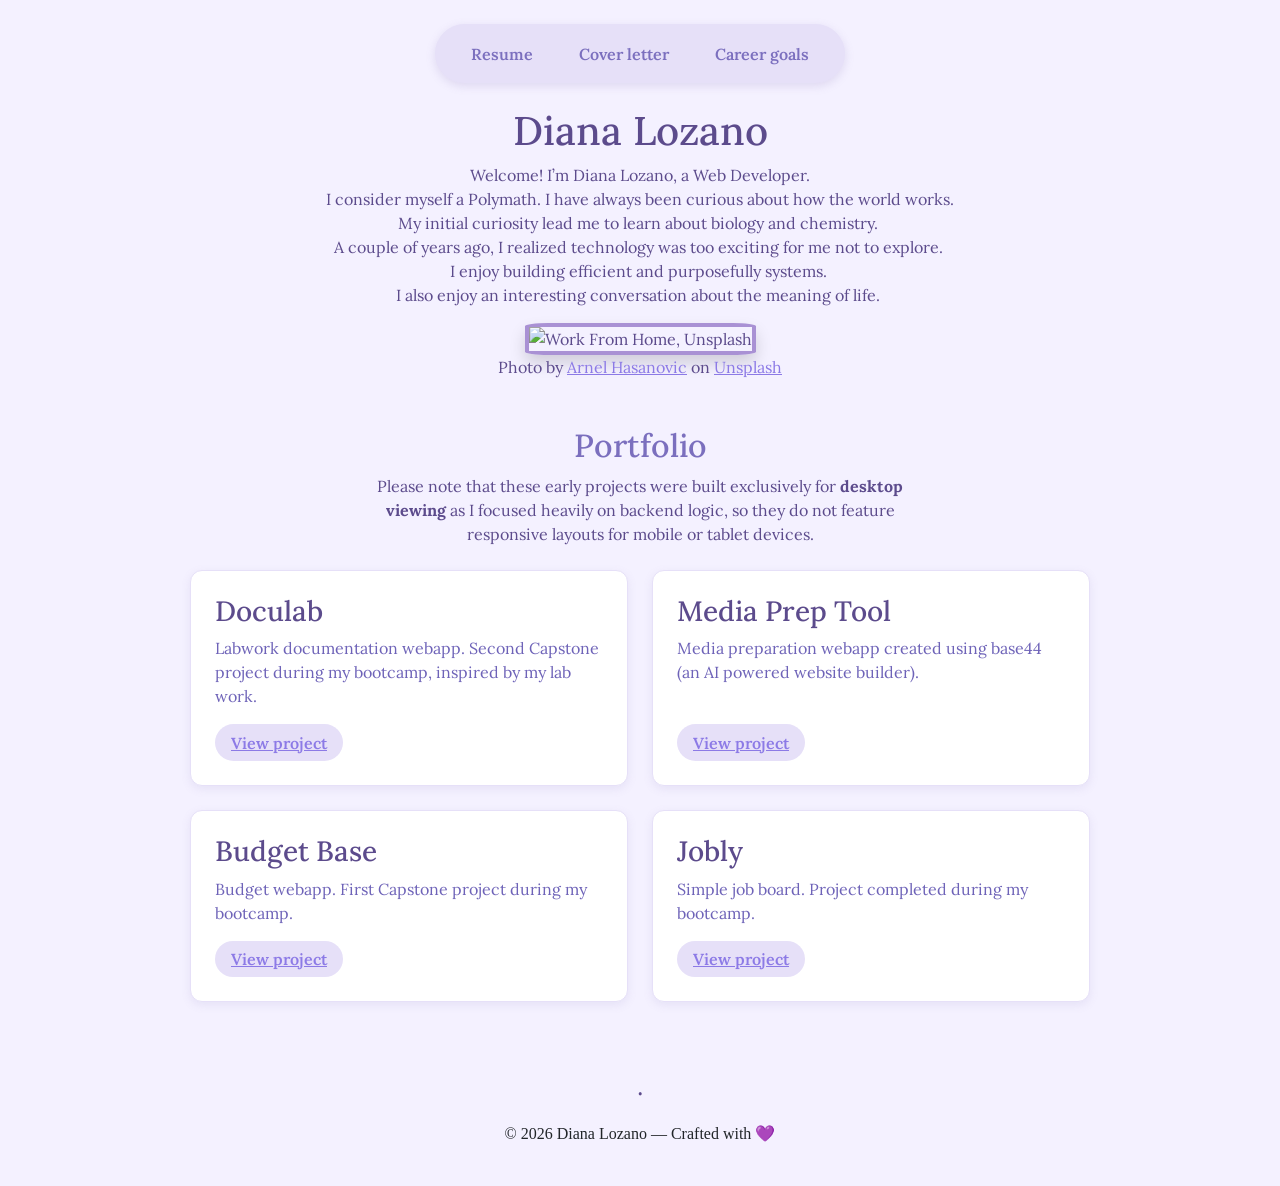
==== index.html @ e2cd4c4a "Rebuild homepage, fix nav links, add printtoPDF resume, cleanup" ====
<!DOCTYPE html>
<html lang="en">
  <head>
    <meta charset="utf-8" />
    <meta name="viewport" content="width=device-width, initial-scale=1" />
    <title>Welcome page</title>
    <link rel="preconnect" href="https://fonts.googleapis.com" />
    <link rel="preconnect" href="https://fonts.gstatic.com" crossorigin />
    <link
      href="https://fonts.googleapis.com/css2?family=Edu+NSW+ACT+Hand+Pre:wght@400..700&family=Lora:ital,wght@0,400..700;1,400..700&display=swap"
      rel="stylesheet"
    />
    <link href="https://cdn.jsdelivr.net/npm/bootstrap@5.3.3/dist/css/bootstrap.min.css" rel="stylesheet">
   <script src="https://kit.fontawesome.com/d858b43b5c.js" crossorigin="anonymous"></script>
   <link rel="stylesheet" href="style.css" />
  </head>
  <body>
    <header>
      <nav class="nav">
        <a aria-current="page" class="nav-link" href="Resume.html">Resume</a>
        <a class="nav-link" href="Cover_letter.html">Cover letter</a>
        <a class="nav-link" href="Career_goals.html">Career goals</a>  
      </nav>
    </header>

    <div>
      <h1>Diana Lozano</h1>
      <p class="text-center">
        Welcome! I’m Diana Lozano, a Web Developer. <br>
        I consider myself a Polymath.
        I have always been curious about how the world works.<br>
        My initial curiosity lead me to learn about biology and chemistry. 
        <i class="fa-solid fa-microscope"></i> <br>
        A couple of years ago, I realized technology was too exciting for me not to explore.
        <i class="fa-solid fa-magnifying-glass"></i><br>
        I enjoy building efficient and purposefully systems. 
        <i class="fa-solid fa-cubes-stacked"></i><br>
        I also enjoy an interesting conversation about the meaning of life. 
        <i class="fa-solid fa-earth-americas"></i>
      </p>

      <figure class="text-center">
        <img
          src="arnel-hasanovic-MNd-Rka1o0Q-unsplash.jpg"
          alt="Work From Home, Unsplash"
          class="profile-pic shadow"
        />
        <figcaption>
          Photo by
          <a
            href="https://unsplash.com/@arnelhasanovic?utm_content=creditCopyText&utm_medium=referral&utm_source=unsplash"
            target="_blank"
            rel="noopener noreferrer"
            >Arnel Hasanovic</a
          >
          on
          <a
            href="https://unsplash.com/photos/macbook-air-beside-gold-colored-study-lamp-and-spiral-books-MNd-Rka1o0Q?utm_content=creditCopyText&utm_medium=referral&utm_source=unsplash"
            target="_blank"
            rel="noopener noreferrer"
            >Unsplash</a
          >
        </figcaption>
      </figure>
    </div>
    <div>
      <h2>Portfolio</h2>
      <p class="centered-text-block">Please note that these early projects were built exclusively for <strong>desktop viewing</strong> as I focused heavily on backend logic, 
        so they do not feature responsive layouts for mobile or tablet devices.</p>
      <div class="project-grid">
        <article class="project-card">
          <h3>Doculab</h3>
          <p>Labwork documentation webapp. Second Capstone project during my bootcamp, inspired by my lab work.</p>
          <a href="https://doculab-g73b.onrender.com/" target="_blank" rel="noopener noreferrer">View project</a>
        </article>
        <article class="project-card">
          <h3>Media Prep Tool</h3>
          <p>Media preparation webapp created using base44 (an AI powered website builder).</p>
          <a href="https://pure-media-prep.base44.app/" target="_blank" rel="noopener noreferrer">View project</a>
        </article>
        <article class="project-card">
          <h3>Budget Base</h3>
          <p>Budget webapp. First Capstone project during my bootcamp.</p>
          <a href="https://budgetbase.onrender.com/" target="_blank" rel="noopener noreferrer">View project</a>
        </article>
        <article class="project-card">
          <h3>Jobly</h3>
          <p>Simple job board. Project completed during my bootcamp.</p>
          <a href="https://react-jobly-rjdr.onrender.com/" target="_blank" rel="noopener noreferrer">View project</a>
        </article>
      </div>
    </div>
    <footer>
  <p class="social-links">
    <a href="https://www.linkedin.com/in/dianalozanop/" target="_blank" rel="noopener noreferrer" aria-label="LinkedIn">
  <i class="fa-brands fa-square-linkedin" aria-hidden="true"></i>
</a>
    <span aria-hidden="true">&middot;</span>
    <a href="https://github.com/DianaLozanoP" target="_blank" rel="noopener noreferrer" aria-label="GitHub">
      <i class="fa-brands fa-github" aria-hidden="true"></i>
    </a>
  </p>
  <p>
    <mark class="crafted"
      >&copy; 2026 Diana Lozano — Crafted with 💜</mark
    >
  </p>
</footer>
  </body>
  
</html>
---- style.css ----
* {
  font-family: "Lora", serif;
}
.container {
  position: relative;
  padding-top: 4rem;
}

.date-container {
  font-style: italic;
  margin-top: 0.5rem;
}
ul {
  list-style-type: none;
  padding-left: 0;
  margin-left: 0;
}

/* Simple styling for table */
table {
  width: 100%;
  margin-top: 1rem;
  border-collapse: collapse;
}

th,
td {
  border: 1px solid #ccc;
  padding: 0.5rem;
  text-align: left;
}

caption {
  caption-side: top;
  font-weight: bold;
  font-size: 1.2rem;
  margin-bottom: 0.5rem;
}

.overlay-heading {
  position: absolute;
  top: 0;
  left: 50%;
  transform: translateX(-50%);
  font-size: 2.5rem;
  color: #a991d4;
  /font-weight: bold;
  background: rgba(255, 255, 255, 0.8);
  padding: 0 1rem;
  border-radius: 0.5rem;
}

html {
  background-color: #f4f1ff;
  min-height: 100%;
}

nav.nav {
  display: inline-flex;
  justify-content: center;
  gap: 0.5rem;
  background-color: #e6e0f8;
  padding: 0.6rem 1rem;
  border-radius: 50px;
  box-shadow: 0 3px 10px rgba(134, 115, 182, 0.2);
  margin: 1.5rem auto;
}

nav.nav .nav-link {
  color: #7b6fbe !important;
  font-weight: 600;
  border-radius: 50px !important;
  padding: 0.5rem 1.2rem;
  transition: background-color 0.3s ease, color 0.3s ease;
}

nav.nav .nav-link:hover,
nav.nav .nav-link:focus {
  background-color: #8c7ae6 !important;
  color: white !important;
  box-shadow: 0 4px 8px rgba(134, 115, 182, 0.4);
}

body {
  background: #f4f1ff;
  color: #5c4b8c;
  text-align: center;
}

h1.signature {
  font-family: "Dancing Script", cursive;
  font-size: 3.5rem;
  color: #7b6fbe;
  margin-bottom: 0.2rem;
}

.lead {
  font-size: 1.3rem;
  color: #6e63b8;
  font-weight: 500;
  margin-bottom: 1rem;
}

.profile-pic {
  width: 100%;
  max-width: 280px;
  height: auto;
  border: 4px solid #a991d4;
  box-shadow: 0 4px 12px rgba(169, 145, 212, 0.5);
  border-radius: 10%;
}

a {
  color: #8c7ae6 !important;
}

.left-aligned-text {
  text-align: left;
}
.text-center {
  text-align: center;
}
.centered-text-block {
  max-width: 600px;
  margin-inline: auto;
  text-align: center;
  padding-inline: 20px; /* 👈 Adds a safety buffer on small screens */
}
.cv {
  padding: 5% 8%;
}
.crafted {
  font-family: "Edu NSW ACT Hand Pre";
  background-color: #f4f1ff;
}
.form-label {
  display: inline-block;
  margin-bottom: 0.5rem;
  font-weight: 600;
  font-size: 1rem;
  color: #374151;
}

/* ---- Icons inside bio text ---- */
p .fa-solid {
  color: #8c7ae6;
  margin-left: 0.25rem;
}

/* ---- Section heading ---- */
h2 {
  color: #7b6fbe;
  margin-top: 3rem;
}

/* ---- Project grid & cards ---- */
.project-grid {
  display: grid;
  grid-template-columns: repeat(2, 1fr);
  gap: 1.5rem;
  max-width: 900px;
  margin: 1.5rem auto 0;
  text-align: left;
}

.project-card {
  background: #ffffff;
  border: 1px solid #e6e0f8;
  border-radius: 12px;
  padding: 1.5rem;
  box-shadow: 0 3px 10px rgba(134, 115, 182, 0.12);
  transition: transform 0.2s ease, box-shadow 0.2s ease;
  display: flex;
  flex-direction: column;
}

.project-card:hover {
  transform: translateY(-4px);
  box-shadow: 0 6px 16px rgba(134, 115, 182, 0.25);
}

.project-card h3 {
  color: #5c4b8c;
  margin-top: 0;
  margin-bottom: 0.5rem;
}

.project-card p {
  color: #6e63b8;
  flex-grow: 1;
  margin-bottom: 1rem;
}

.project-card a {
  display: inline-block;
  align-self: flex-start;
  font-weight: 600;
  padding: 0.4rem 1rem;
  border-radius: 50px;
  background-color: #e6e0f8;
  transition: background-color 0.2s ease, color 0.2s ease;
}

.project-card a:hover {
  background-color: #8c7ae6 !important;
  color: white !important;
}

/* ---- Footer / social links ---- */
footer {
  margin-top: 3rem;
  padding: 1.5rem 0;
}

.social-links {
  display: flex;
  justify-content: center;
  align-items: center;
  gap: 0.75rem;
  font-size: 1.6rem;
  margin-bottom: 0.5rem;
}

.social-links a {
  color: #7b6fbe !important;
  transition: color 0.2s ease;
}

.social-links a:hover {
  color: #8c7ae6 !important;
}
/* ---- Print button ---- */
.print-btn {
  background-color: #8c7ae6;
  color: white;
  border: none;
  padding: 0.6rem 1.4rem;
  border-radius: 50px;
  font-weight: 600;
  font-family: "Lora", serif;
  font-size: 1rem;
  cursor: pointer;
  margin-top: 0.5rem;
  box-shadow: 0 3px 10px rgba(134, 115, 182, 0.3);
  transition: background-color 0.2s ease;
}

.print-btn:hover {
  background-color: #7b6fbe;
}

/* ---- Print-specific rules ---- */
@media print {
  header,
  footer,
  .print-btn {
    display: none;
  }

  body {
    background: white;
    color: black;
  }

  a {
    color: black !important;
    text-decoration: none;
  }
}

/* ---- Narrow readable text blocks ---- */
.narrow-text {
  max-width: 600px;
  margin: 1.5rem auto;
}

/* ---- Centered goals list ---- */
.goals-list {
  display: flex;
  flex-direction: column;
  align-items: center;
  list-style: none;
  padding: 0;
  gap: 0.5rem;
}

.goals-list li {
  font-weight: 600;
  color: #6e63b8;
}
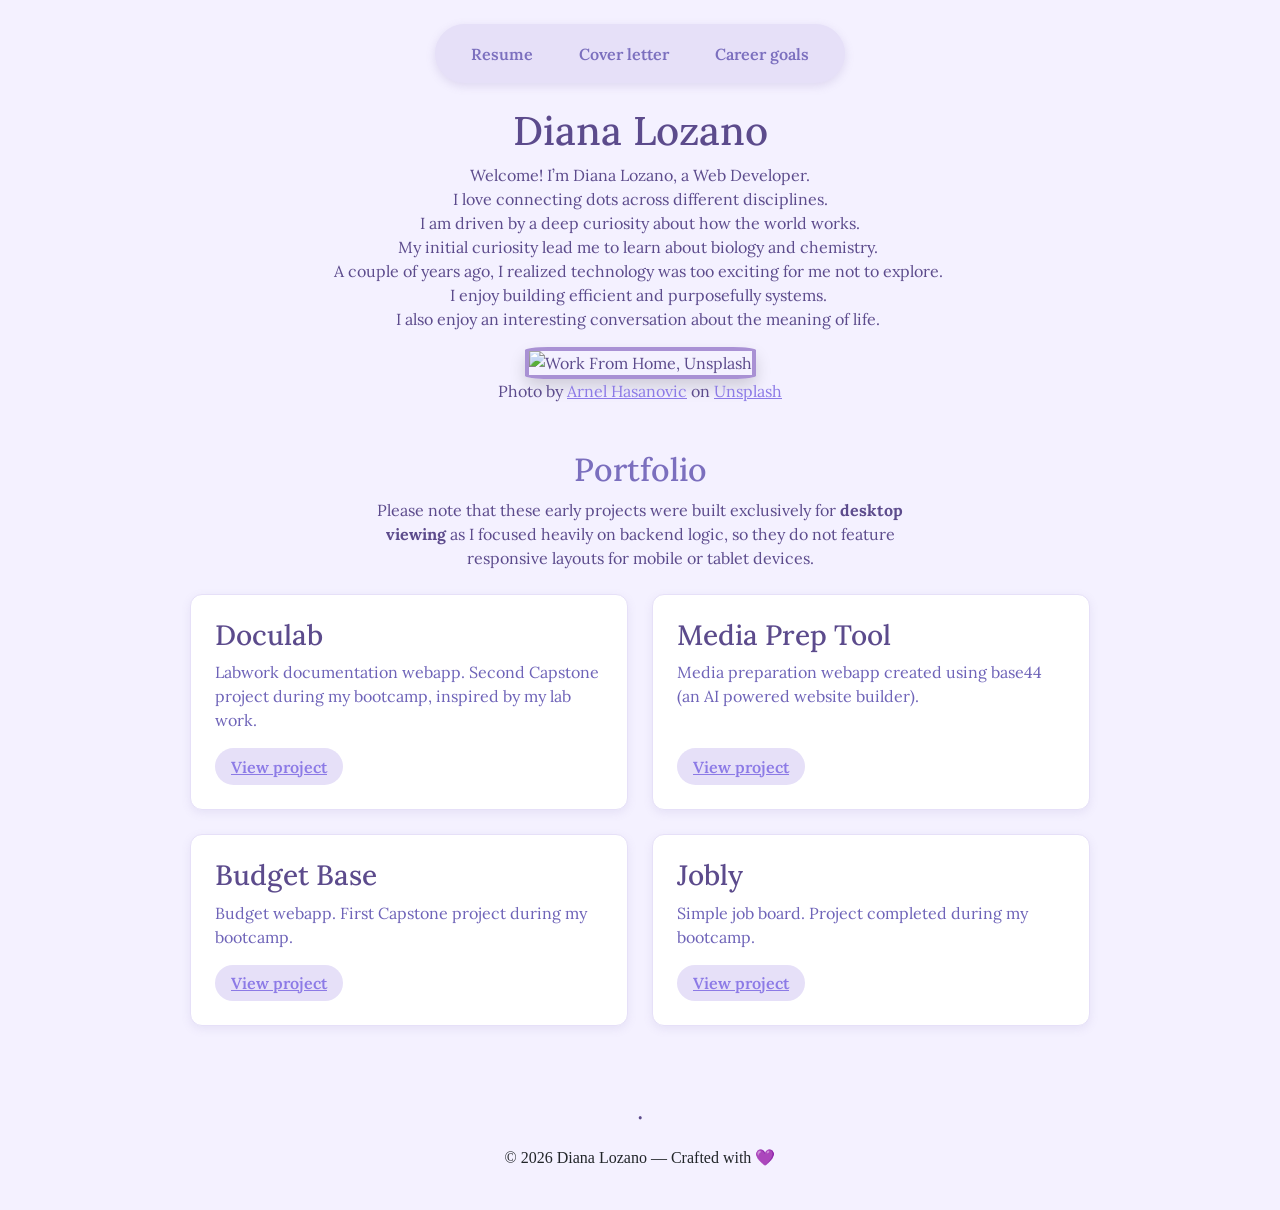
==== commit 55a72f98: "Changed couple phrases" ====
--- a/index.html
+++ b/index.html
@@ -27,8 +27,8 @@
       <h1>Diana Lozano</h1>
       <p class="text-center">
         Welcome! I’m Diana Lozano, a Web Developer. <br>
-        I consider myself a Polymath.
-        I have always been curious about how the world works.<br>
+        I love connecting dots across different disciplines.<br>
+        I am driven by a deep curiosity about how the world works.<br>
         My initial curiosity lead me to learn about biology and chemistry. 
         <i class="fa-solid fa-microscope"></i> <br>
         A couple of years ago, I realized technology was too exciting for me not to explore.
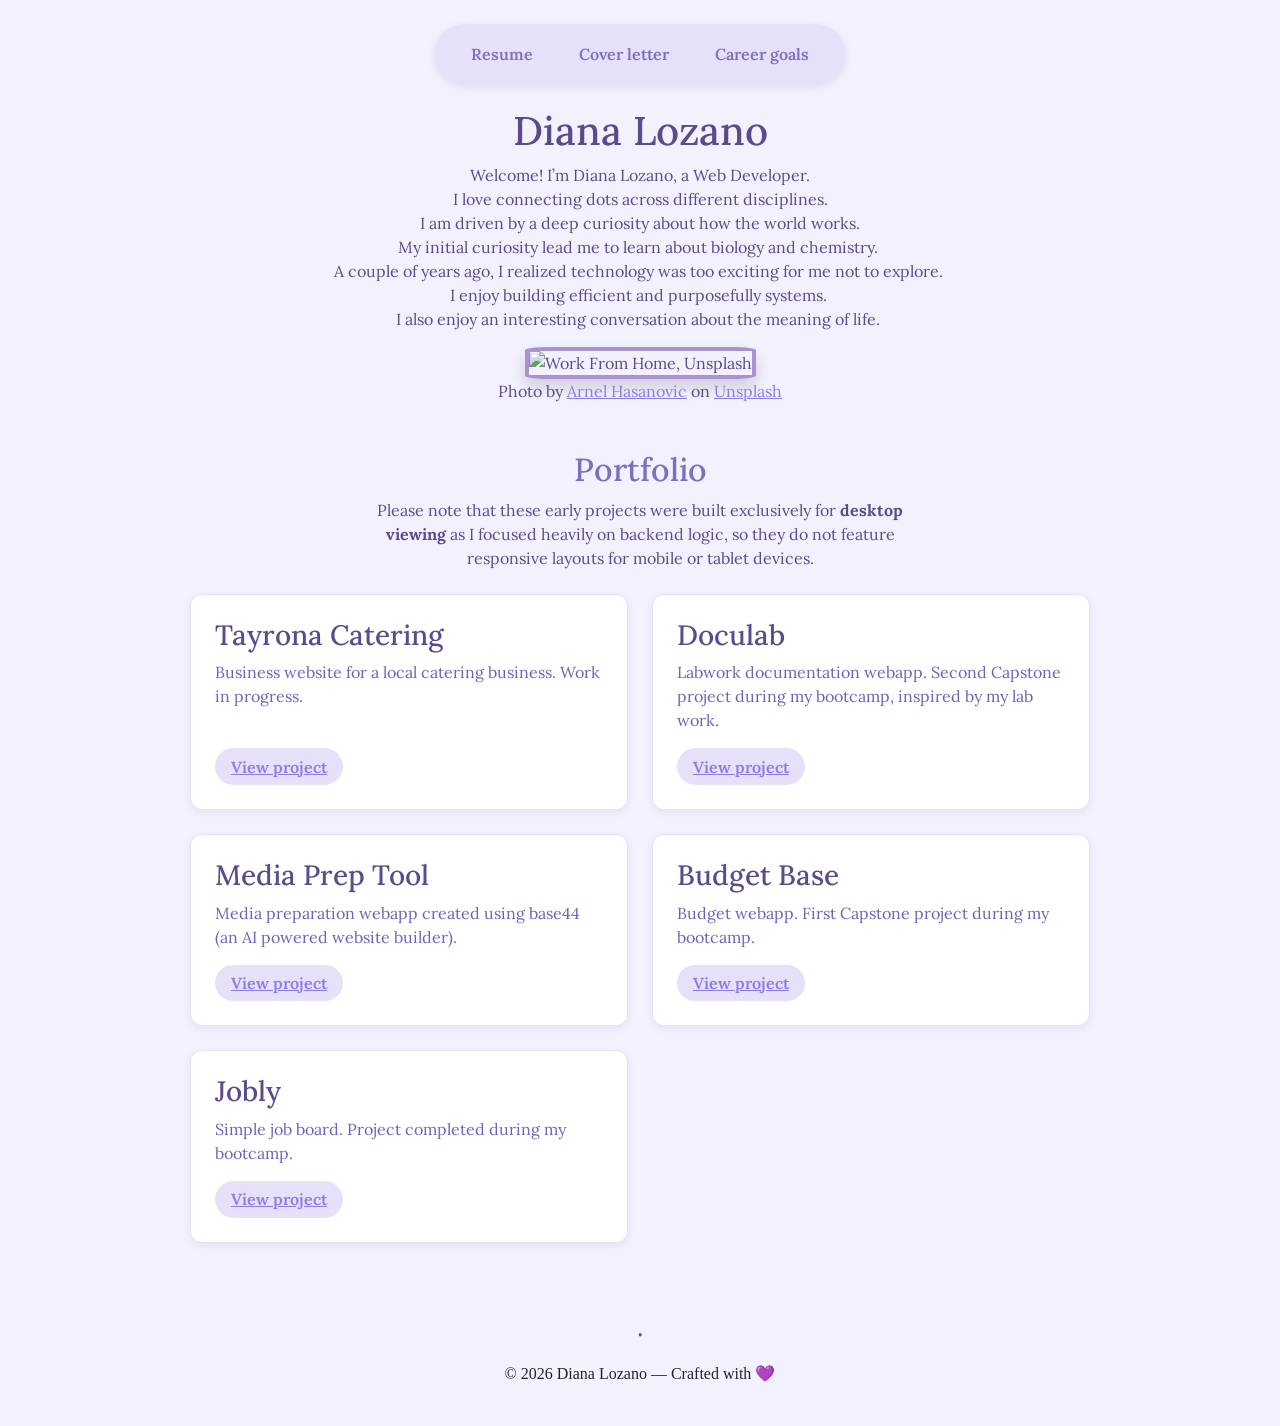
==== commit e9ea840e: "Added Tayrona Catering to the portfolio" ====
--- a/index.html
+++ b/index.html
@@ -69,6 +69,11 @@
         so they do not feature responsive layouts for mobile or tablet devices.</p>
       <div class="project-grid">
         <article class="project-card">
+          <h3>Tayrona Catering</h3>
+          <p>Business website for a local catering business. Work in progress.</p>
+          <a href="https://tayronacatering.onrender.com/" target="_blank" rel="noopener noreferrer">View project</a>
+        </article>
+        <article class="project-card">
           <h3>Doculab</h3>
           <p>Labwork documentation webapp. Second Capstone project during my bootcamp, inspired by my lab work.</p>
           <a href="https://doculab-g73b.onrender.com/" target="_blank" rel="noopener noreferrer">View project</a>
